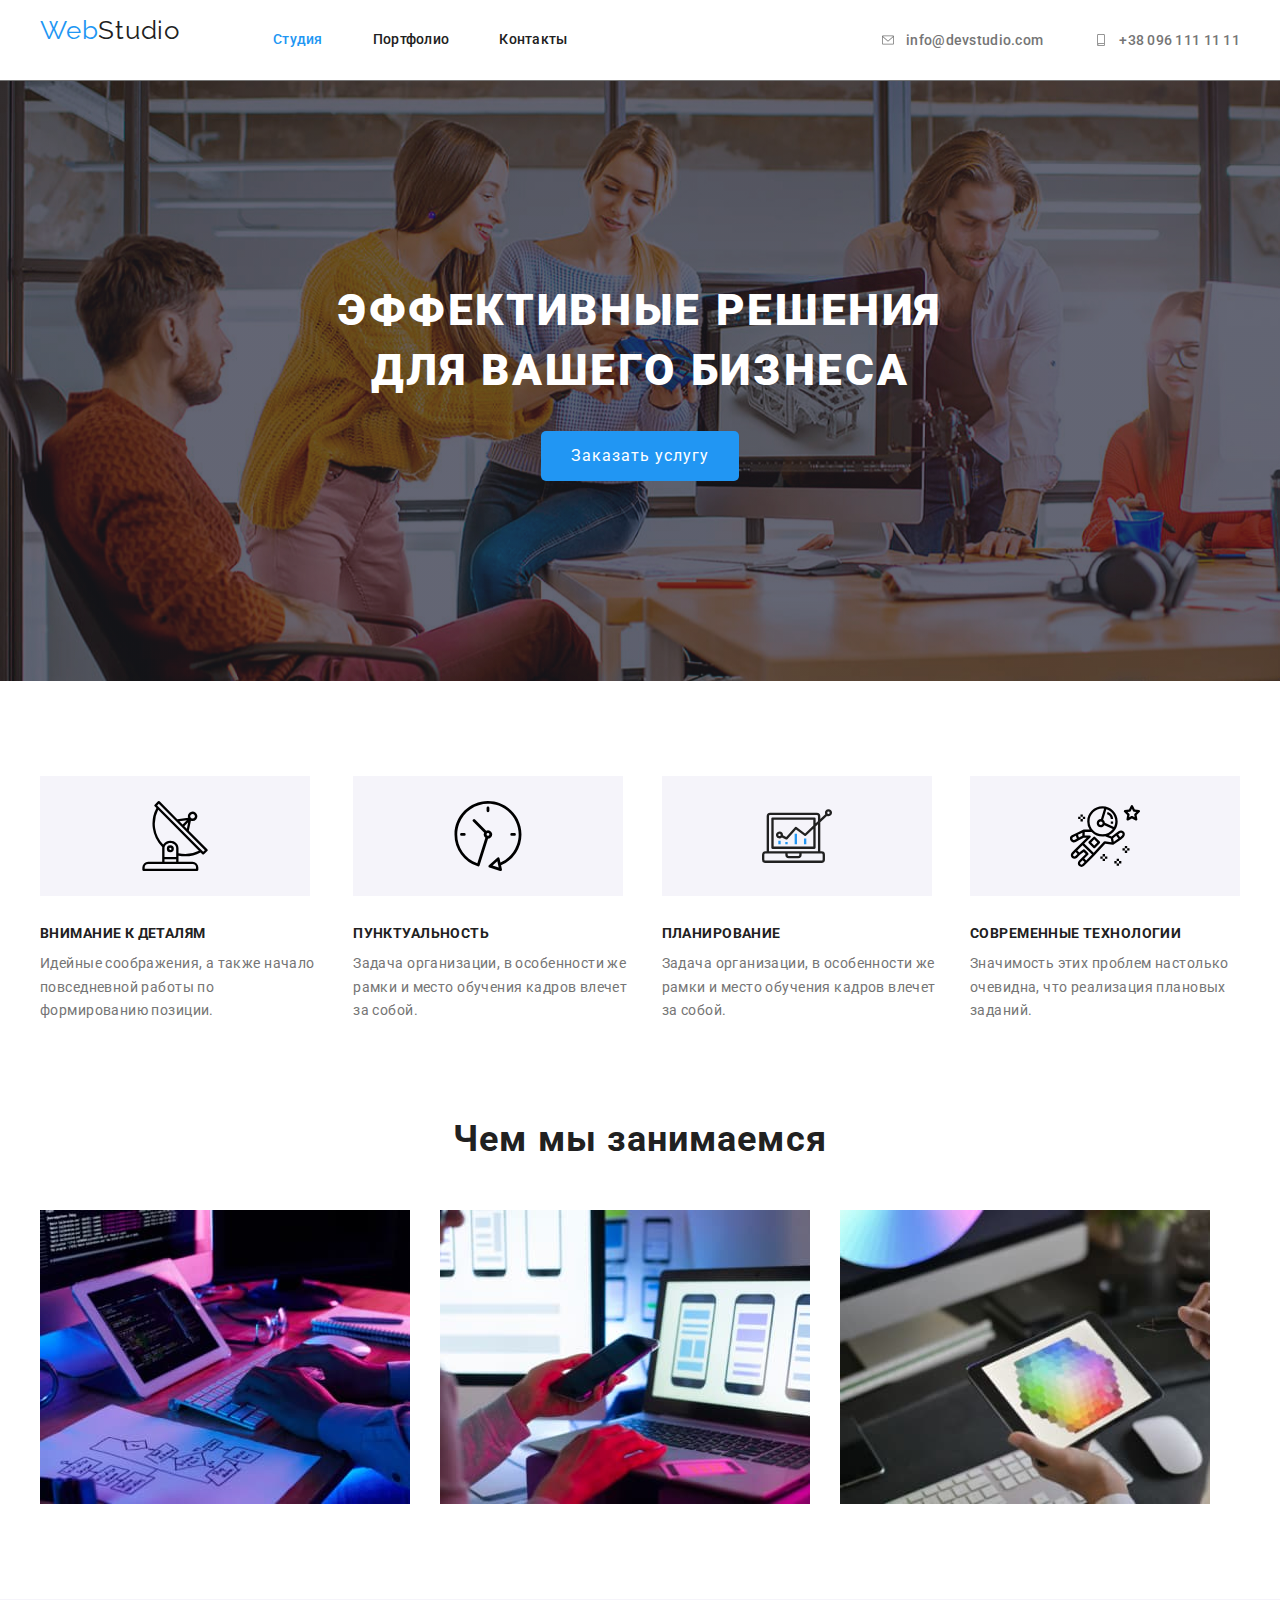
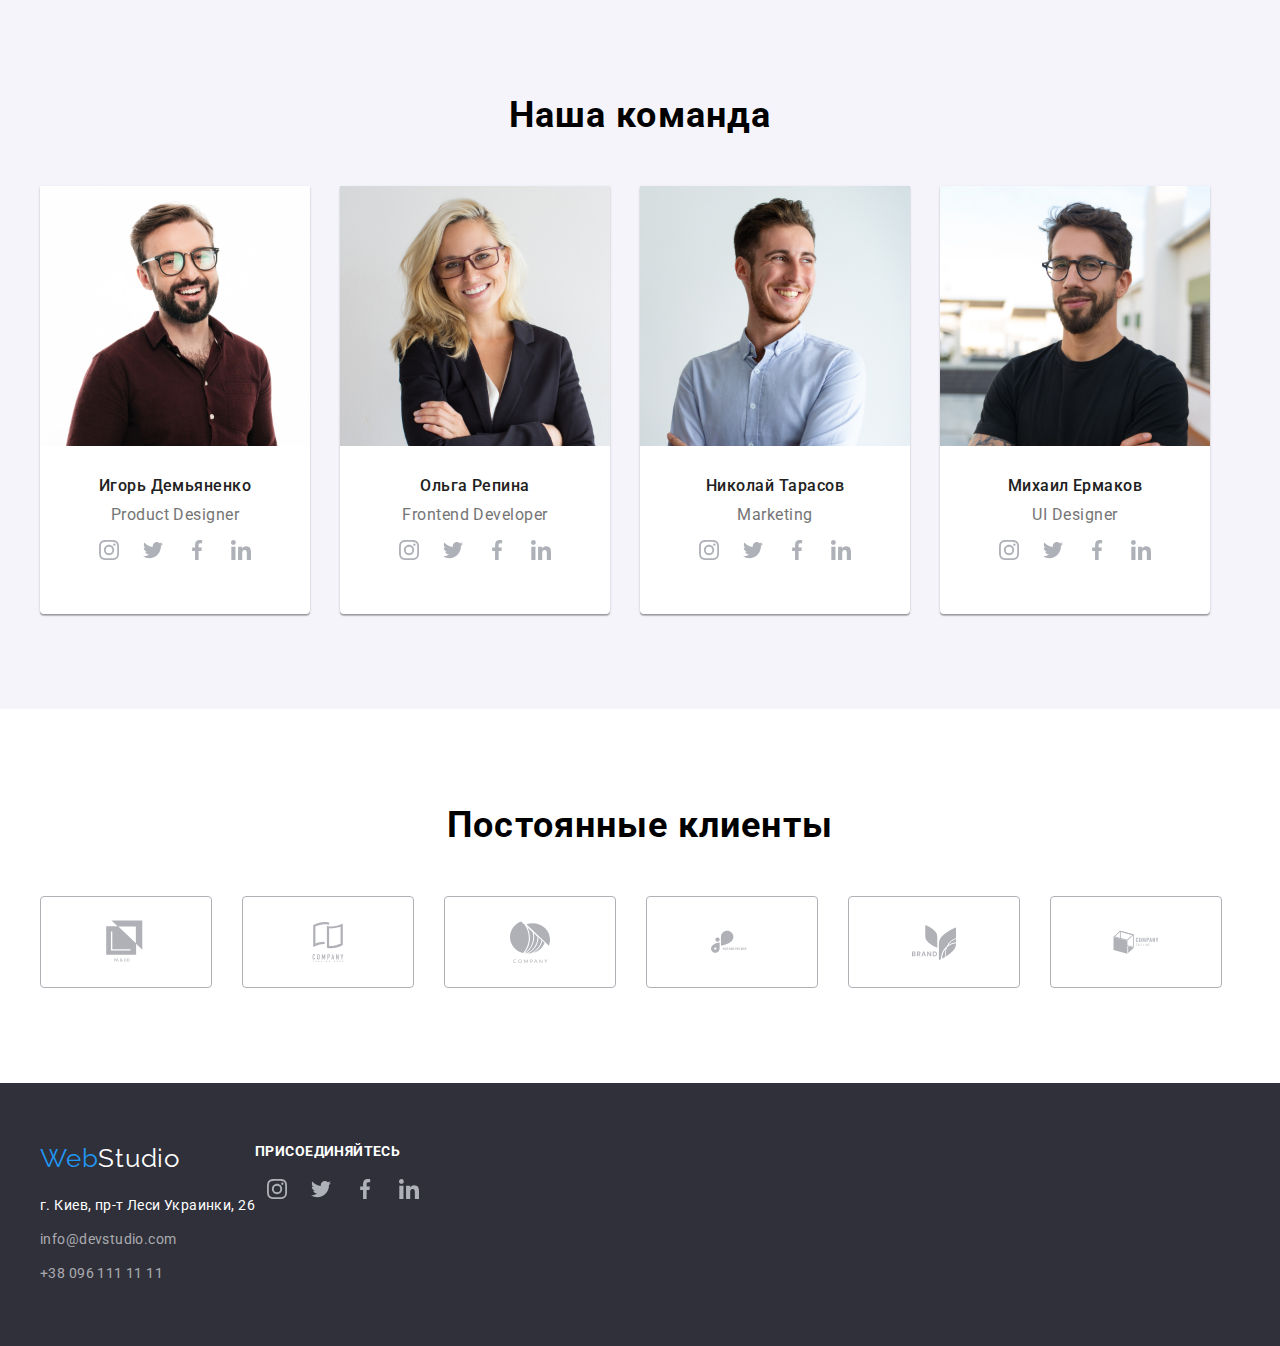
==== index.html @ fd0cd663 "4 hw" ====
<!DOCTYPE html>
<html lang="ru">
<head>
    <meta charset="UTF-8">
    <meta name="viewport" content="width=device-width, initial-scale=1.0">
    <title>WebStudio</title>
    <link rel="stylesheet" href="./css/normalize.css">
    <link rel="stylesheet" href="./css/variables.css">
    <link rel="stylesheet" href="./css/styles.css">
    <link rel="preconnect" href="https://fonts.gstatic.com">
    <link rel="preconnect" href="https://fonts.gstatic.com">
    <link href="https://fonts.googleapis.com/css2?family=Raleway:wght@700&family=Roboto:ital,wght@0,400;0,500;0,700;1,900&display=swap" rel="stylesheet">
</head>
<body>
    <header>
        <div class="container">
            <nav class="site-nav">
                <a href="#" class="logo"><span class="logo-header">Web</span>Studio</a>
                <ul class="nav-list">
                    <li class="nav-item"><a href="./index.html" class="nav-link current">Студия</a></li>
                    <li class="nav-item"><a href="./portfolio.html" class="nav-link">Портфолио</a></li>
                    <li class="nav-item"><a href="#contacts" class="nav-link">Контакты</a></li>
                </ul>
                    <ul class="contact">
                        <li class="contact-list">
                            
                            <a href="mailto:info@devstudio.com" class="contact-link">
                                <svg class="contact-svg" width="16" height="12">
                                    <use href="./images/sprite.svg#icon-envelope"></use>
                                </svg>
                            info@devstudio.com
                            </a>
                        </li>
                        <li class="contact-list">
                            
                            <a href="tel:+380961111111" class="contact-link">
                                <svg class="contact-svg" width="16" height="12">
                                    <use href="./images/sprite.svg#icon-smartphone"></use>
                                </svg>
                            +38 096 111 11 11
                            </a>
                        </li>
                    </ul>
            </nav>
        </div>
    </header>
    <main>
        <section class="hero">
                      <div class="container">
                <h1 class="title-hero">Эффективные решения <br> для вашего бизнеса</h1>
            <a href="#" class="hero-button">Заказать услугу</a>
            </div>
        </section>
        <section class="statement-container">
            <div class="container">
            <h2 class="visually-hidden">Наши основные качества</h2>
            <ul class="statement">
                <li>
                    <div class="icon">
                        <svg width="70" height="70">
                            <use href="./images/sprite.svg#icon-antenna"></use>
                        </svg>
                    </div>
                    <h3 class="statement-title">Внимание к деталям</h3>
                    <p class="statement-title-item">
                        Идейные соображения, а также начало повседневной 
                        работы по формированию позиции.
                    </p>
                </li>
                <li>
                    <div class="icon">
                        <svg width="70" height="70">
                            <use href="./images/sprite.svg#icon-clock"></use>
                        </svg>
                    </div>
                    <h3 class="statement-title">Пунктуальность</h3>
                    <p class="statement-title-item">
                        Задача организации, в особенности же рамки и место 
                        обучения кадров влечет за собой.
                    </p>
                </li>
                <li>
                    <div class="icon">
                        <svg width="70" height="70">
                            <use href="./images/sprite.svg#icon-diagram"></use>
                        </svg>
                    </div>
                    <h3 class="statement-title">Планирование</h3>
                    <p class="statement-title-item">
                        Задача организации, в особенности же рамки и место
                        обучения кадров влечет за собой.
                    </p>
                </li>
                <li>
                    <div class="icon">
                        <svg width="70" height="70">
                            <use href="./images/sprite.svg#icon-astronaut"></use>
                        </svg>
                    </div>
                    <h3 class="statement-title">Современные технологии</h3>
                    <p class="statement-title-item">
                        Значимость этих проблем настолько очевидна,
                        что реализация плановых заданий.
                    </p>
                </li>
            </ul>
        </section>
        <section class="function">
            <div class="container">
            <h2 class="function-title">Чем мы занимаемся</h2>
            <ul class="function-list">
                <li class="function-item">
                    <a href="#">
                        <img src="./images/kind_of_project/img_1.jpg" alt="Вид роботы 1" height="294">
                    </a>
                </li>
                <li class="function-item">
                    <a href="#">
                        <img src="./images/kind_of_project/img_2.jpg" alt="Вид роботы 2" height="294">
                    </a>
                </li>
                <li class="function-item">
                    <a href="#">
                        <img src="./images/kind_of_project/img_3.jpg" alt="Вид роботы 3" height="294">
                    </a>
                </li>
            </ul>
            </div>
        </section>
        <section class="team">
           <div class="container">
            <h2 class="team-title">Наша команда</h2>
            <ul class="team-list">
                <li class="team-item">
                        <img src="./images/photo/photo_1.jpg" alt="Фото Игоря Демяненка" height="260">
                        <div class="card">
                            <h3 class="team-name">Игорь Демьяненко</h3>
                            <p class="team-position">Product Designer</p>
                        </div>
                        <ul class="network-list">
                            <li class="network-item">
                                <a href="" class="network-link"><svg class="network-svg" width="20" height="20">
                                <use href="./images/sprite.svg#icon-instagram"></use>
                            </svg></a>
                            </li>
                            <li class="network-item">
                                <a href="" class="network-link"><svg class="network-svg" width="20" height="20">
                                <use href="./images/sprite.svg#icon-twitter"></use>
                            </svg></a>
                            </li>
                            <li class="network-item">
                                <a href="" class="network-link"><svg class="network-svg" width="20" height="20">
                                <use href="./images/sprite.svg#icon-facebook"></use>
                            </svg></a>
                            </li>
                            <li class="network-item"><a href="" class="network-link"><svg class="network-svg" width="20" height="20">
                                <use href="./images/sprite.svg#icon-linkedin"></use>
                            </svg></a>
                            </li>
                        </ul>
                </li>
                <li class="team-item">
                        <img src="./images/photo/photo_2.jpg" alt="Фото Ольги Репиной" height="260">
                        <div class="card">
                            <h3 class="team-name">Ольга Репина</h3>
                            <p class="team-position">Frontend Developer</p>
                        </div>
                        <ul class="network-list">
                            <li>
                                <a href="" class="network-link">
                                    <svg class="network-svg" width="20" height="20">
                                <use href="./images/sprite.svg#icon-instagram"></use>
                            </svg></a>
                            </li>
                            <li>
                                <a href="" class="network-link">
                                    <svg class="network-svg" width="20" height="20">
                                <use href="./images/sprite.svg#icon-twitter"></use>
                            </svg></a>
                            </li>
                            <li>
                                <a href="" class="network-link">
                                    <svg class="network-svg" width="20" height="20">
                                <use href="./images/sprite.svg#icon-facebook"></use>
                            </svg></a>
                            </li>
                            <li><a href="" class="network-link">
                                <svg class="network-svg" width="20" height="20">
                                <use href="./images/sprite.svg#icon-linkedin"></use>
                            </svg></a>
                            </li>
                        </ul>
                </li>
                <li class="team-item">
                        <img src="./images/photo/photo_3.jpg" alt="Фото Николая Тарасова" height="260">
                        <div class="card">
                            <h3 class="team-name">Николай Тарасов</h3>
                            <p class="team-position">Marketing</p>
                        </div>
                        <ul class="network-list">
                            <li>
                                <a href="" class="network-link">
                                    <svg class="network-svg" width="20" height="20">
                                <use href="./images/sprite.svg#icon-instagram"></use>
                            </svg></a>
                            </li>
                            <li>
                                <a href="" class="network-link">
                                    <svg class="network-svg" width="20" height="20">
                                <use href="./images/sprite.svg#icon-twitter"></use>
                            </svg></a>
                            </li>
                            <li>
                                <a href="" class="network-link">
                                    <svg class="network-svg" width="20" height="20">
                                <use href="./images/sprite.svg#icon-facebook"></use>
                            </svg></a>
                            </li>
                            <li><a href="" class="network-link">
                                <svg class="network-svg" width="20" height="20">
                                <use href="./images/sprite.svg#icon-linkedin"></use>
                            </svg></a>
                            </li>
                        </ul>
                </li>
                <li class="team-item">
                        <img src="./images/photo/photo_4.jpg" alt="Фото Михаила Ермакова" height="260">
                        <div class="card">
                            <h3 class="team-name">Михаил Ермаков</h3>
                            <p class="team-position">UI Designer</p>
                        </div>
                        <ul class="network-list">
                            <li>
                                <a href="" class="network-link">
                                    <svg class="network-svg" width="20" height="20">
                                <use href="./images/sprite.svg#icon-instagram"></use>
                            </svg></a>
                            </li>
                            <li>
                                <a href="" class="network-link">
                                    <svg class="network-svg" width="20" height="20">
                                <use href="./images/sprite.svg#icon-twitter"></use>
                            </svg></a>
                            </li>
                            <li>
                                <a href="" class="network-link">
                                    <svg class="network-svg" width="20" height="20">
                                <use href="./images/sprite.svg#icon-facebook"></use>
                            </svg></a>
                            </li>
                            <li><a href="" class="network-link">
                                <svg class="network-svg" width="20" height="20">
                                <use href="./images/sprite.svg#icon-linkedin"></use>
                            </svg></a>
                            </li>
                        </ul>
                </li>
            </ul>
           </div>
        </section>
        <section class="clients">
            <div class="container">
                <h2 class="clients-title">Постоянные клиенты</h2>
                <ul class="clients-list">
                    <li class="clients-item"><a href="" class="clients-link">
                        <svg class="clients-logo" width="44" height="49"><use href="./images/sprite.svg#icon-logo-1"></use></svg>
                    </a></li>
                    <li class="clients-item"><a href="" class="clients-link">
                        <svg class="clients-logo" width="40" height="52"><use href="./images/sprite.svg#icon-logo-2"></use></svg>
                    </a></li>
                    <li class="clients-item"><a href="" class="clients-link">
                        <svg class="clients-logo" width="42" height="43"><use href="./images/sprite.svg#icon-logo-3"></use></svg>
                    </a></li>
                    <li class="clients-item"><a href="" class="clients-link">
                        <svg class="clients-logo" width="80" height="42"><use href="./images/sprite.svg#icon-logo-4"></use></svg>
                    </a></li>
                    <li class="clients-item"><a href="" class="clients-link">
                        <svg class="clients-logo" width="44" height="49"><use href="./images/sprite.svg#icon-logo-5"></use></svg>
                    </a></li>
                    <li class="clients-item"><a href="" class="clients-link">
                        <svg class="clients-logo" width="88" height="45"><use href="./images/sprite.svg#icon-logo-6"></use></svg>
                    </a></li>
                </ul>
            </div>
        </section>
    </main>
    <footer class="footer">
       <div class="container">
       <div class="footer-conteiner">
        <a href="#" class="logo">
            <span class="logo-header">Web</span><span class="logo-footer">Studio</span> 
        </a>
        <address class="footer-adress">
            <p>г. Киев, пр-т Леси Украинки, 26</p> 
            <a href="mailto:info@devstudio.com" class="footer-contacts">info@devstudio.com</a>
            <a href="tel:+380961111111" class="footer-contacts">+38 096 111 11 11</a>
        </address>
       </div>
       <div class="footer-network">
        <h3 class="second-footer-title">Присоединяйтесь</h3>
        <ul class="footer-network-list">
            <li>
                <a href="" class="footer-network-link">
                    <svg class="footer-network-svg" width="20" height="20">
                <use href="./images/sprite.svg#icon-instagram"></use>
            </svg></a>
            </li>
            <li>
                <a href="" class="footer-network-link">
                    <svg class="footer-network-svg" width="20" height="20">
                <use href="./images/sprite.svg#icon-twitter"></use>
            </svg></a>
            </li>
            <li>
                <a href="" class="footer-network-link">
                    <svg class="footer-network-svg" width="20" height="20">
                <use href="./images/sprite.svg#icon-facebook"></use>
            </svg></a>
            </li>
            <li><a href="" class="footer-network-link">
                <svg class="footer-network-svg" width="20" height="20">
                <use href="./images/sprite.svg#icon-linkedin"></use>
            </svg></a>
            </li>
        </ul>
       </div>
    </footer>
</body>
</html>
---- css/variables.css ----
:root {
    --white-text: rgba(255, 255, 255, 1);
    --grey-text: rgba(117, 117, 117, 1);
    --main-text: #212121;
    --white-text-op60: rgba(255, 255, 255, 0.6);
    --sky-text: rgba(33, 150, 243, 1);
    --bg-dark-gray: rgba(47, 48, 58, 1);
    --bg-light-gray:#f5f4fa;
    --second-bg:#f5f4fa;
    --main-bg:rgba(255, 255, 255, 1);
    --clients-svg-color: rgb(175 177 183);
}
}
---- css/styles.css ----
body {
    font-family: 'Roboto', sans-serif;
}

a {
    text-decoration: none;
}
header{
    border-bottom: 1px solid var(--grey-text);
}
.container {
    width: 1200px;
    padding: 0 15px;
    margin: 0 auto;
}
  
ul, h1, h2, h3{
    margin: 0;
    padding: 0;
}

.nav-item .current{
    color: var(--sky-text);
}

  .logo{
    color: var(--main-text);
    font-family: 'Raleway', sans-serif;
    font-size: 26px;
    line-height: 1.19;
    letter-spacing: 0.03em;
}

.logo-header{
    color: var(--sky-text);
}

.logo-footer{
    color: var(--white-text);
}

.site-nav{
    display: flex;
    align-items: center;
}

.nav-list{
    display: flex; 
    padding-left: 93px;
    margin-top: 0;
    margin-bottom: 0;
}

.nav-list li{
    margin-left: 50px;
}

.nav-link{
    display: block;
    padding-top: 32px;
    padding-bottom: 32px;

    color: var(--main-text);
    font-weight: 500;
    font-size: 14px;
    line-height: 1.14;
    letter-spacing: 0.02em;

}

.nav-link:hover, .nav-link:focus{
    color: var(--sky-text);
}

.nav-item:first-child{
    margin-left: 0;
}

.contact{
    display: flex;
    margin-left: auto;
}

.contact-link{
    display: flex;
    padding-top: 32px;
    padding-bottom: 32px;
    align-items: center;

    color: inherit;
    font-weight: 500;
    font-size: 14px;
    letter-spacing: 0.02em;
    color: var(--grey-text);
}

.contact .contact-list:last-child {
margin-right: 0;
margin-left: 50px;
}

.contact-svg{
    margin-right: 10px;
    fill:  currentColor;
}

.contact-link:hover, .contact-link:focus{
    color: var(--sky-text);
}


.hero{
    text-align: center;
    padding-top: 200px;
    padding-bottom: 200px;
    background-image: linear-gradient(
        to right,
        rgba(47, 48, 58, 0.4),
        rgba(47, 48, 58, 0.4)), 
        url(../images/hero.jpg);
    background-size: cover;
}

.title-hero{
    margin-top: 0;
    margin-bottom: 30px;
    color: var(--white-text);
    font-weight: 900;
    font-size: 44px;
    line-height: 1.36;
    letter-spacing: 0.06em;
    text-transform: uppercase;

}

.hero-button{  
    margin: 0 auto;
    display:inline-block;

    color: var(--white-text);
    background-color: var(--sky-text);
    border: none;
    font-size: 16px;
    line-height: 1.88;
    letter-spacing: 0.06em;
    text-align: center;
    cursor: pointer;
    border-radius: 5px;
    padding: 10px 30px;
}

.statement-container{
padding-top: 95px;
padding-bottom: 95px;
}

.statement{
    display: flex;
}

.statement-title{
    margin-bottom: 10px;
    color: var(--main-text);
    font-weight: 700;
    font-size: 14px;
    line-height: 1.14;
    letter-spacing: 0.03em;
    text-transform: uppercase;
}

.statement-title-item{
    margin: 0;
    font-weight: 400;
    font-size: 14px;
    line-height: 1.7;
    letter-spacing: 0.03em;
    color: var(--grey-text);
}

.statement li + li{
    margin-left: 30px;
}

.icon{
  display: flex;
  justify-content: center;
  align-items: center;
  margin-bottom: 30px;
  width: 270px;
  height: 120px;
  background-color: rgba(245,244,250,1);
}


.function{
    padding-bottom: 95px;
}
.function-title{
    text-align: center;

    color: var(--main-text);
    font-weight: 700;
    font-size: 36px;
    line-height: 1.17;
    letter-spacing: 0.03em;
}

.function-list{
    display: flex;
    margin-top: 50px;
}

.function-item +.function-item{
    margin-left: 30px;
}

.function-item img{
display: block;
}

.team{
    padding-bottom: 95px;
    padding-top: 95px;
    background-color: var(--second-bg);
}

.team-title {
    margin-bottom: 50px;
    text-align: center;

    font-weight: 700;
    font-size: 36px;
    line-height: 1.17;
    letter-spacing: 0.03em;
}

.team-name{
    margin-bottom: 10px;

    color: var(--main-text);
    font-weight: 500;
    font-size: 16px;
    line-height: 1.19;
    letter-spacing: 0.03em;
}

.team-list{
    display: flex;
}

.team-item{
    text-align: center;
    padding-bottom: 30px;
    background-color: var(--main-bg);
    box-shadow: 0px 1px 3px rgb(0 0 0 / 12%), 0px 1px 1px rgb(0 0 0 / 14%), 0px 2px 1px rgb(0 0 0 / 20%);
    border-radius: 0px 0px 4px 4px;
}

.team-item +.team-item{
    margin-left: 30px;
}

.team-item img{
    display: block;
    margin-bottom: 30px;
}

.team-position{
    margin: 0;
    font-weight: 400;
    font-size: 16px;
    line-height: 1.19;
    letter-spacing: 0.03em;
    color: var(--grey-text);
}

.card {
    margin-bottom: 16px;
}

.network-list{
    display: flex;
    justify-content: center;

   
}

.network-link{
    display: flex;
    justify-content: center;
    text-align: center;
 
    width: 44px;
    height: 44px;
}

.network-link:hover, .network-link:focus{
    background: var(--sky-text);
    border-radius: 50%;
    fill: var(--white-text);
}


.clients{
    text-align: center;
    margin-top: 95px;
    margin-bottom: 95px;
}

.clients-title{
    font-size: 36px;
    line-height: calc(42 / 36);
    letter-spacing: 0.03em;
    margin-bottom: 50px;
}

.clients-list{
    display: flex;
}

.clients-list li{
    margin-right: 30px;
}

.clients-link{
    display: flex;
    justify-content: center;
    align-items: center;
    width: 170px;
    height: 90px;

    color: var(--clients-svg-color);
    border-radius: 4px;
    border: 1px solid var(--clients-svg-color);
}

.clients-link:hover, .clients-link:focus{
    color:  var(--sky-text);
    border: 1px solid var(--sky-text);
}

.clients-link svg{
    color: inherit;
}

.clients-logo{
    fill: currentColor;
}

.footer{
    padding-top: 60px;
    padding-bottom: 60px;
    background: var(--bg-dark-gray);
}

.footer .container{
    display: flex;
}

.logo{
    display: block;
    margin-bottom: 20px;
}

.footer-adress{
    font-style: normal;
    font-weight: 400;
    font-size: 14px;
    line-height: 1.7;
    letter-spacing: 0.03em;
    color: var(--white-text);
   
}

.footer-adress p{
    margin-top: 0;
    margin-bottom: 10px;
}
.footer-adress .footer-contacts{
    display: block;
    font-weight: 400;
    font-size: 14px;
    line-height: 1.7;
    letter-spacing: 0.03em;
    color: var(--white-text-op60);
}

.footer-contacts +.footer-contacts{
margin-top: 10px;
margin-bottom: 0;
}
.visually-hidden {
    position: absolute;
    width: 1px;
    height: 1px;
    margin: -1px;
    border: 0;
    padding: 0;
    white-space: nowrap;
    clip-path: inset(100%);
    clip: rect(0 0 0 0);
    overflow: hidden;
}

.second-footer-title{
    margin-bottom: 20px;
    font-size: 14px;
    line-height: calc(16 / 14);
    letter-spacing: 0.03em;
    text-transform: uppercase;

    color: var(--white-text);
}

.footer-network{
    
}

.footer-network-list{
    display: flex;
    justify-content: center;
}

.footer-network-link{
display: flex;
justify-content: center;
text-align: center;

width: 44px;
height: 44px;
}

.footer-network-link:focus .footer-network-link:hover{
    background: var(--sky-text);
    border-radius: 50%;
    color: var(--white-text);   
}

.footer-network-svg{
    width: 20px;
    height: 20px;
    fill: currentColor;
}

/* Portfolio */
.filter{
    display: flex;
    justify-content: center;
    margin-bottom: 55px;
}
 
.filter-nav{
    padding: 6px 22px;

    font-weight: 500;
    font-size: 16px;
    line-height: 1.6;
    letter-spacing: 0.03em;
    border: none;
    background-color: var(--bg-light-gray);
    cursor: pointer;
}

.filter-item + .filter-item{
    margin-left: 8px;
    margin-right: 0;
    }

.filter-nav:hover, .filter-nav:focus{
    background: var(--sky-text);
    color: var(--white-text);
    border-color: transparent;
}

.cards-conteiner{
    padding-top: 95px;
    padding-bottom: 65px;
}

.cards-list{
    display: flex;
    flex-wrap: wrap;
}

 .cards-item{
    margin-bottom: 30px;

    border:1px solid #EEEEEE;
}

.cards-item:not(:nth-child(3n + 1)){
margin-left: 30px;
}

.cards-item img {
    display: block;

}

.cards-title{
    margin: 0;
    font-size: 18px;
    line-height: 2;
    letter-spacing: 0.06em;
    color: var(--main-text);
    font-weight: 700;
}

.cards-text{
    margin: 0;

    font-weight: 400;
    font-size: 16px;
    line-height: 1.88;
    letter-spacing: 0.03em;
    color: var(--grey-text);
} 

.cards-description{
    padding: 20px 25px;
}
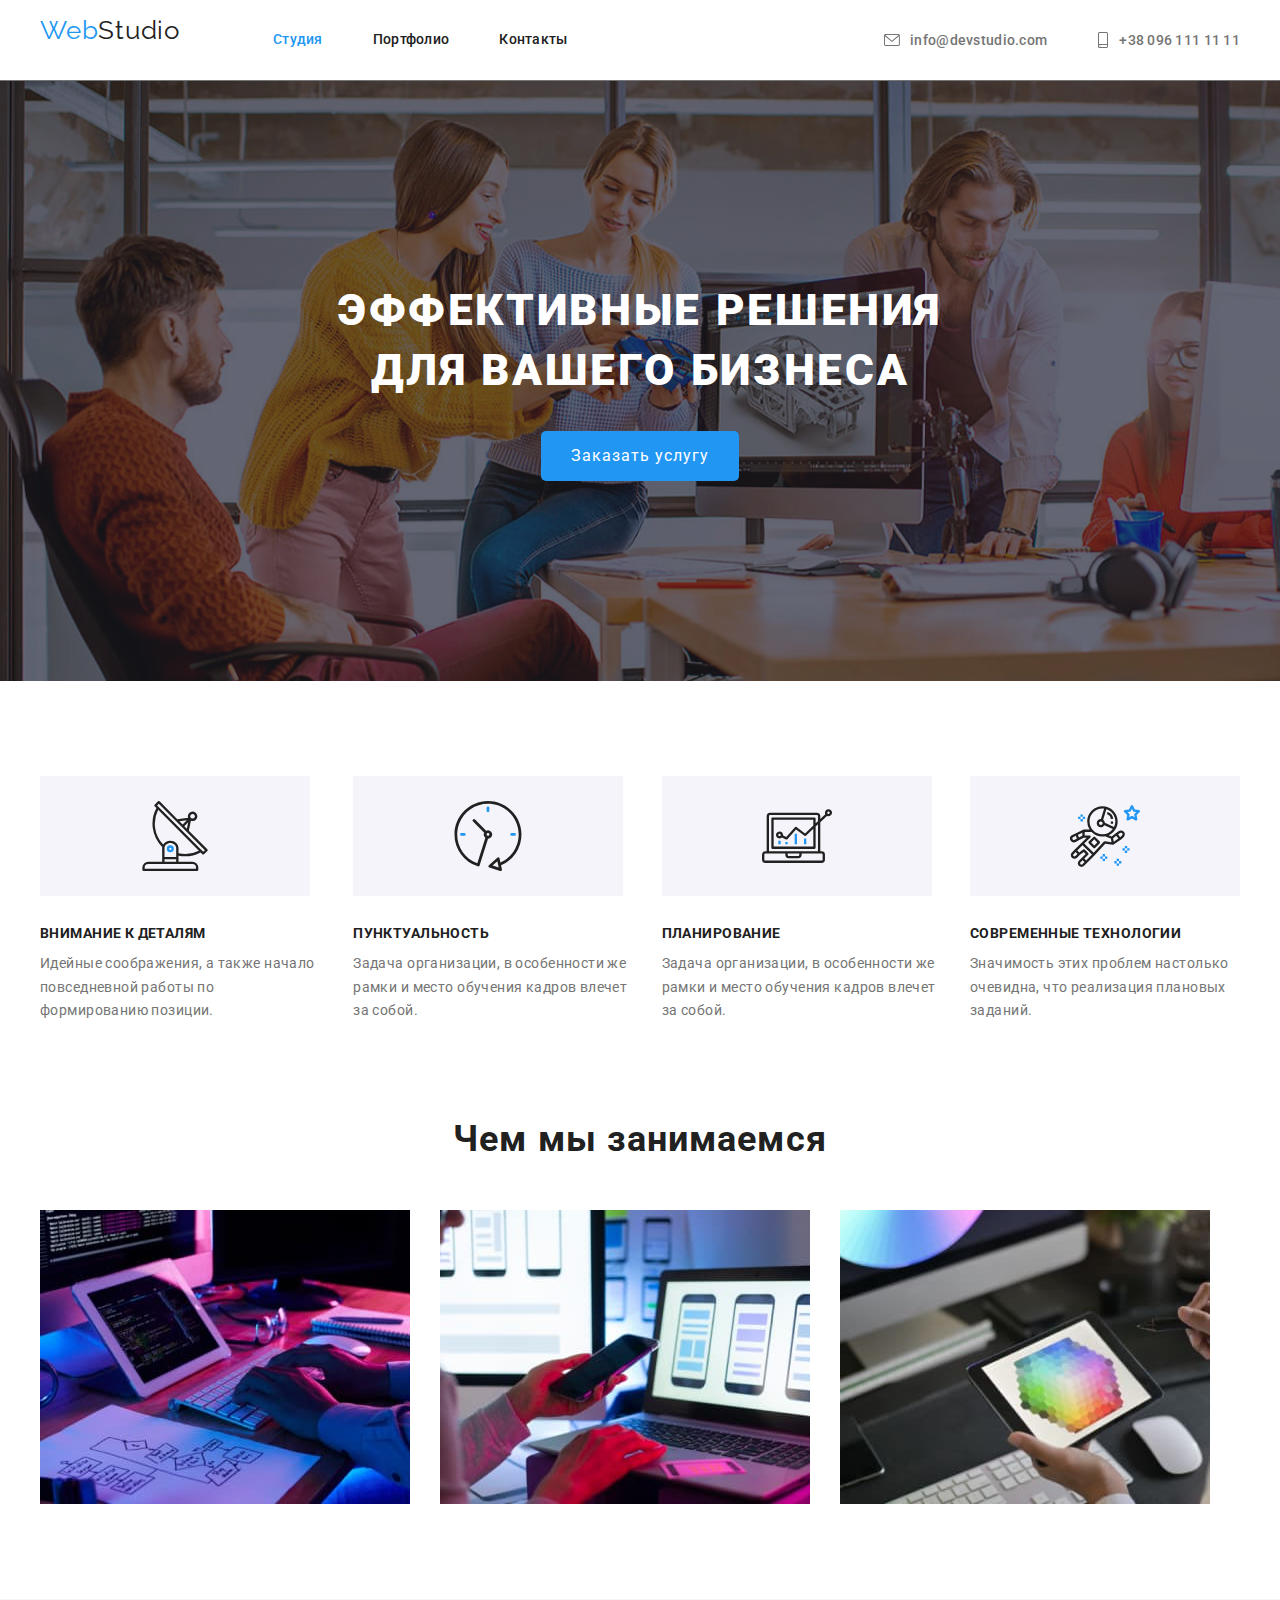
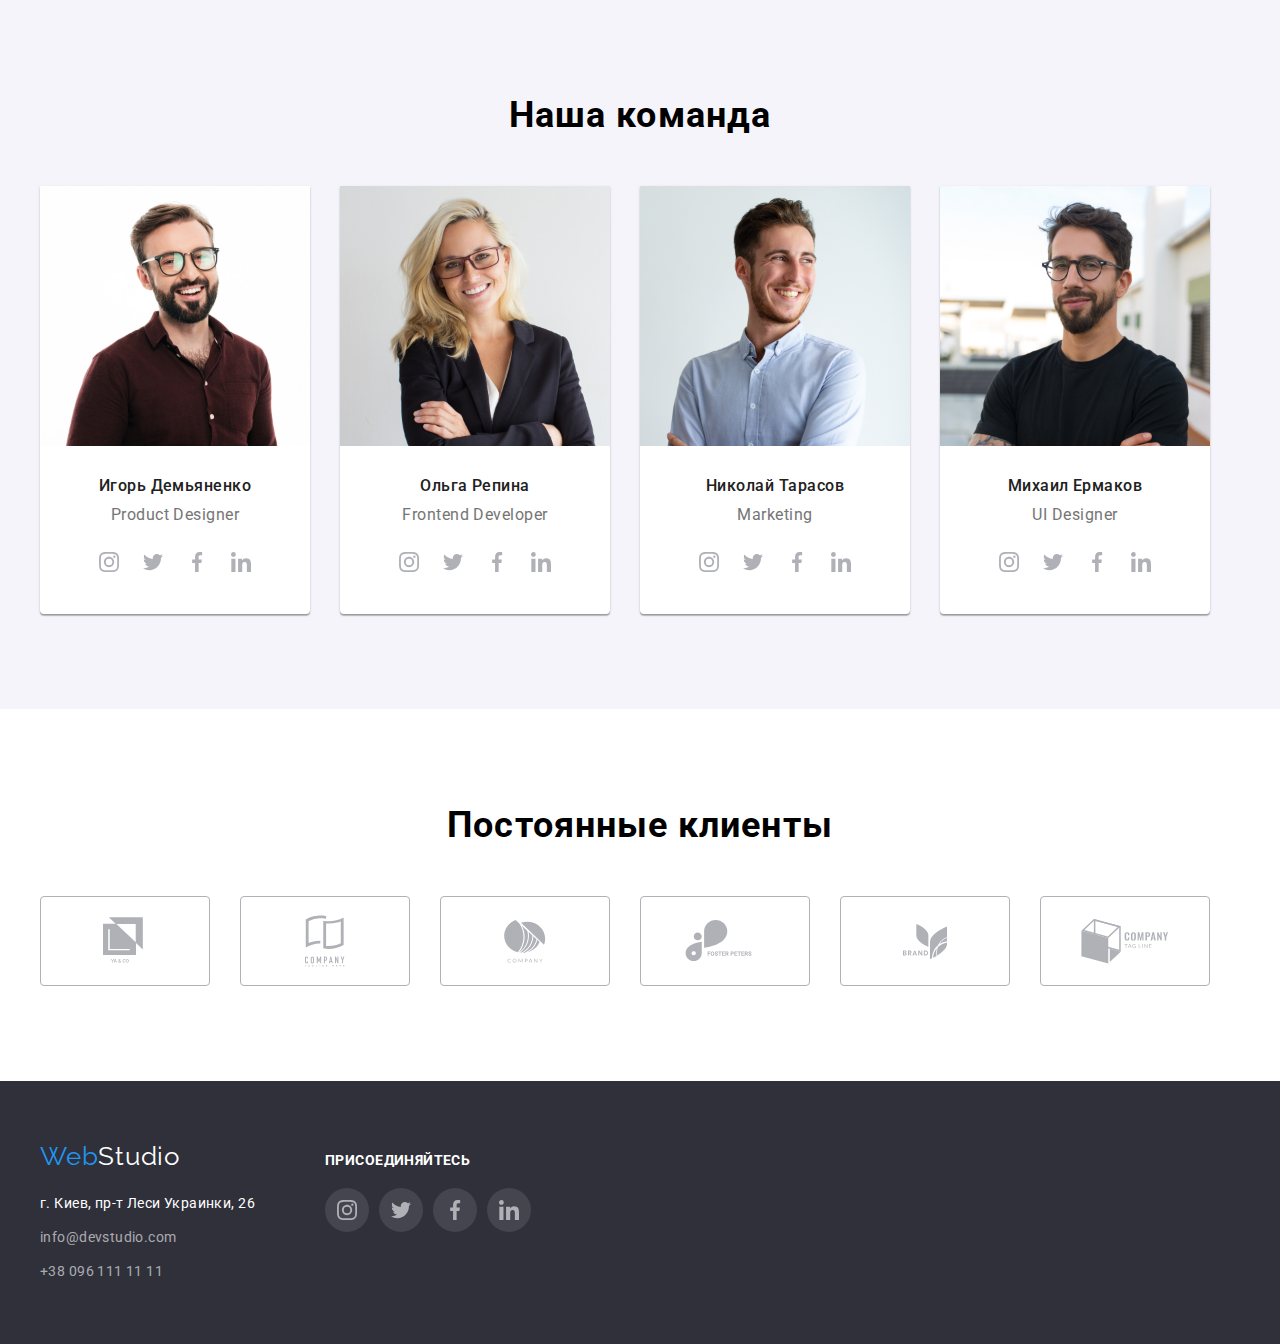
==== commit e5059e92: "changes in hw" ====
--- a/index.html
+++ b/index.html
@@ -4,7 +4,7 @@
     <meta charset="UTF-8">
     <meta name="viewport" content="width=device-width, initial-scale=1.0">
     <title>WebStudio</title>
-    <link rel="stylesheet" href="./css/normalize.css">
+    <link rel="stylesheet" href="./css/modern-normalize.css">
     <link rel="stylesheet" href="./css/variables.css">
     <link rel="stylesheet" href="./css/styles.css">
     <link rel="preconnect" href="https://fonts.gstatic.com">
@@ -26,7 +26,7 @@
                             
                             <a href="mailto:info@devstudio.com" class="contact-link">
                                 <svg class="contact-svg" width="16" height="12">
-                                    <use href="./images/sprite.svg#icon-envelope"></use>
+                                    <use href="./images/sprite.svg#email"></use>
                                 </svg>
                             info@devstudio.com
                             </a>
@@ -34,8 +34,8 @@
                         <li class="contact-list">
                             
                             <a href="tel:+380961111111" class="contact-link">
-                                <svg class="contact-svg" width="16" height="12">
-                                    <use href="./images/sprite.svg#icon-smartphone"></use>
+                                <svg class="contact-svg" width="12" height="16">
+                                    <use href="./images/sprite.svg#phone"></use>
                                 </svg>
                             +38 096 111 11 11
                             </a>
@@ -104,6 +104,7 @@
                     </p>
                 </li>
             </ul>
+            </div>
         </section>
         <section class="function">
             <div class="container">
@@ -263,22 +264,22 @@
                 <h2 class="clients-title">Постоянные клиенты</h2>
                 <ul class="clients-list">
                     <li class="clients-item"><a href="" class="clients-link">
-                        <svg class="clients-logo" width="44" height="49"><use href="./images/sprite.svg#icon-logo-1"></use></svg>
-                    </a></li>
-                    <li class="clients-item"><a href="" class="clients-link">
-                        <svg class="clients-logo" width="40" height="52"><use href="./images/sprite.svg#icon-logo-2"></use></svg>
-                    </a></li>
-                    <li class="clients-item"><a href="" class="clients-link">
-                        <svg class="clients-logo" width="42" height="43"><use href="./images/sprite.svg#icon-logo-3"></use></svg>
-                    </a></li>
-                    <li class="clients-item"><a href="" class="clients-link">
-                        <svg class="clients-logo" width="80" height="42"><use href="./images/sprite.svg#icon-logo-4"></use></svg>
-                    </a></li>
-                    <li class="clients-item"><a href="" class="clients-link">
-                        <svg class="clients-logo" width="44" height="49"><use href="./images/sprite.svg#icon-logo-5"></use></svg>
-                    </a></li>
-                    <li class="clients-item"><a href="" class="clients-link">
-                        <svg class="clients-logo" width="88" height="45"><use href="./images/sprite.svg#icon-logo-6"></use></svg>
+                        <svg class="clients-logo" width="44" height="49"><use href="./images/sprite.svg#logo1"></use></svg>
+                    </a></li>
+                    <li class="clients-item"><a href="" class="clients-link">
+                        <svg class="clients-logo" width="40" height="52"><use href="./images/sprite.svg#logo2"></use></svg>
+                    </a></li>
+                    <li class="clients-item"><a href="" class="clients-link">
+                        <svg class="clients-logo" width="42" height="43"><use href="./images/sprite.svg#logo3"></use></svg>
+                    </a></li>
+                    <li class="clients-item"><a href="" class="clients-link">
+                        <svg class="clients-logo" width="80" height="42"><use href="./images/sprite.svg#logo4"></use></svg>
+                    </a></li>
+                    <li class="clients-item"><a href="" class="clients-link">
+                        <svg class="clients-logo" width="44" height="49"><use href="./images/sprite.svg#logo5"></use></svg>
+                    </a></li>
+                    <li class="clients-item"><a href="" class="clients-link">
+                        <svg class="clients-logo" width="88" height="45"><use href="./images/sprite.svg#logo6"></use></svg>
                     </a></li>
                 </ul>
             </div>
@@ -286,7 +287,7 @@
     </main>
     <footer class="footer">
        <div class="container">
-       <div class="footer-conteiner">
+         <div class="footer-conteiner">
         <a href="#" class="logo">
             <span class="logo-header">Web</span><span class="logo-footer">Studio</span> 
         </a>
@@ -299,31 +300,32 @@
        <div class="footer-network">
         <h3 class="second-footer-title">Присоединяйтесь</h3>
         <ul class="footer-network-list">
-            <li>
+            <li class="footer-network-item">
                 <a href="" class="footer-network-link">
                     <svg class="footer-network-svg" width="20" height="20">
                 <use href="./images/sprite.svg#icon-instagram"></use>
             </svg></a>
             </li>
-            <li>
+            <li class="footer-network-item">
                 <a href="" class="footer-network-link">
                     <svg class="footer-network-svg" width="20" height="20">
                 <use href="./images/sprite.svg#icon-twitter"></use>
             </svg></a>
             </li>
-            <li>
+            <li class="footer-network-item">
                 <a href="" class="footer-network-link">
                     <svg class="footer-network-svg" width="20" height="20">
                 <use href="./images/sprite.svg#icon-facebook"></use>
             </svg></a>
             </li>
-            <li><a href="" class="footer-network-link">
+            <li class="footer-network-item"><a href="" class="footer-network-link">
                 <svg class="footer-network-svg" width="20" height="20">
                 <use href="./images/sprite.svg#icon-linkedin"></use>
             </svg></a>
             </li>
         </ul>
        </div>
+       </div>
     </footer>
 </body>
 </html>
--- a/css/variables.css
+++ b/css/variables.css
@@ -10,5 +10,6 @@
     --second-bg:#f5f4fa;
     --main-bg:rgba(255, 255, 255, 1);
     --clients-svg-color: rgb(175 177 183);
+    --bg-svg: rgba(255, 255, 255, 0.1)
 }
-}
+
--- a/css/styles.css
+++ b/css/styles.css
@@ -10,7 +10,7 @@
     border-bottom: 1px solid var(--grey-text);
 }
 .container {
-    width: 1200px;
+    width: 1230px;
     padding: 0 15px;
     margin: 0 auto;
 }
@@ -288,9 +288,10 @@
 
 .network-link{
     display: flex;
+    align-items: center;
     justify-content: center;
-    text-align: center;
- 
+
+    color: var(--clients-svg-color);
     width: 44px;
     height: 44px;
 }
@@ -298,9 +299,12 @@
 .network-link:hover, .network-link:focus{
     background: var(--sky-text);
     border-radius: 50%;
-    fill: var(--white-text);
-}
-
+    color: var(--white-text);
+}
+
+.network-svg{
+      fill: currentColor;  
+}
 
 .clients{
     text-align: center;
@@ -349,6 +353,8 @@
 }
 
 .footer{
+    align-content:center;
+    align-items: center;
     padding-top: 60px;
     padding-bottom: 60px;
     background: var(--bg-dark-gray);
@@ -356,6 +362,7 @@
 
 .footer .container{
     display: flex;
+    align-items: baseline;
 }
 
 .logo{
@@ -414,8 +421,14 @@
 }
 
 .footer-network{
-    
-}
+    align-items: center;
+
+    margin-left: 70px;
+}
+
+.footer-network-item:not(:last-child) {
+    margin-right: 10px;
+  }
 
 .footer-network-list{
     display: flex;
@@ -424,24 +437,28 @@
 
 .footer-network-link{
 display: flex;
+align-items: center;
 justify-content: center;
-text-align: center;
-
+
+border-radius: 50%;
+background-color: var(--bg-svg);
+color: var(--clients-svg-color);
 width: 44px;
 height: 44px;
 }
 
-.footer-network-link:focus .footer-network-link:hover{
+.footer-network-link:hover,
+.footer-network-link:focus{
     background: var(--sky-text);
     border-radius: 50%;
     color: var(--white-text);   
 }
 
 .footer-network-svg{
-    width: 20px;
-    height: 20px;
+
     fill: currentColor;
 }
+
 
 /* Portfolio */
 .filter{
@@ -467,7 +484,8 @@
     margin-right: 0;
     }
 
-.filter-nav:hover, .filter-nav:focus{
+.filter-nav:hover,
+.filter-nav:focus{
     background: var(--sky-text);
     color: var(--white-text);
     border-color: transparent;
@@ -489,6 +507,12 @@
     border:1px solid #EEEEEE;
 }
 
+.cards-item:hover, .cards-item:focus{
+    border: none;
+    box-shadow: 0px 1px 1px rgba(0, 0, 0, 0.12), 0px 4px 4px rgba(0, 0, 0, 0.06),
+    1px 4px 6px rgba(0, 0, 0, 0.16);
+}
+
 .cards-item:not(:nth-child(3n + 1)){
 margin-left: 30px;
 }
@@ -497,6 +521,14 @@
     display: block;
 
 }
+
+/* .cards-link:hover{
+    box-shadow: 0px 1px 1px rgba(0, 0, 0, 0.12), 0px 4px 4px rgba(0, 0, 0, 0.06),
+    1px 4px 6px rgba(0, 0, 0, 0.16);
+  cursor: pointer;
+} */
+
+    
 
 .cards-title{
     margin: 0;
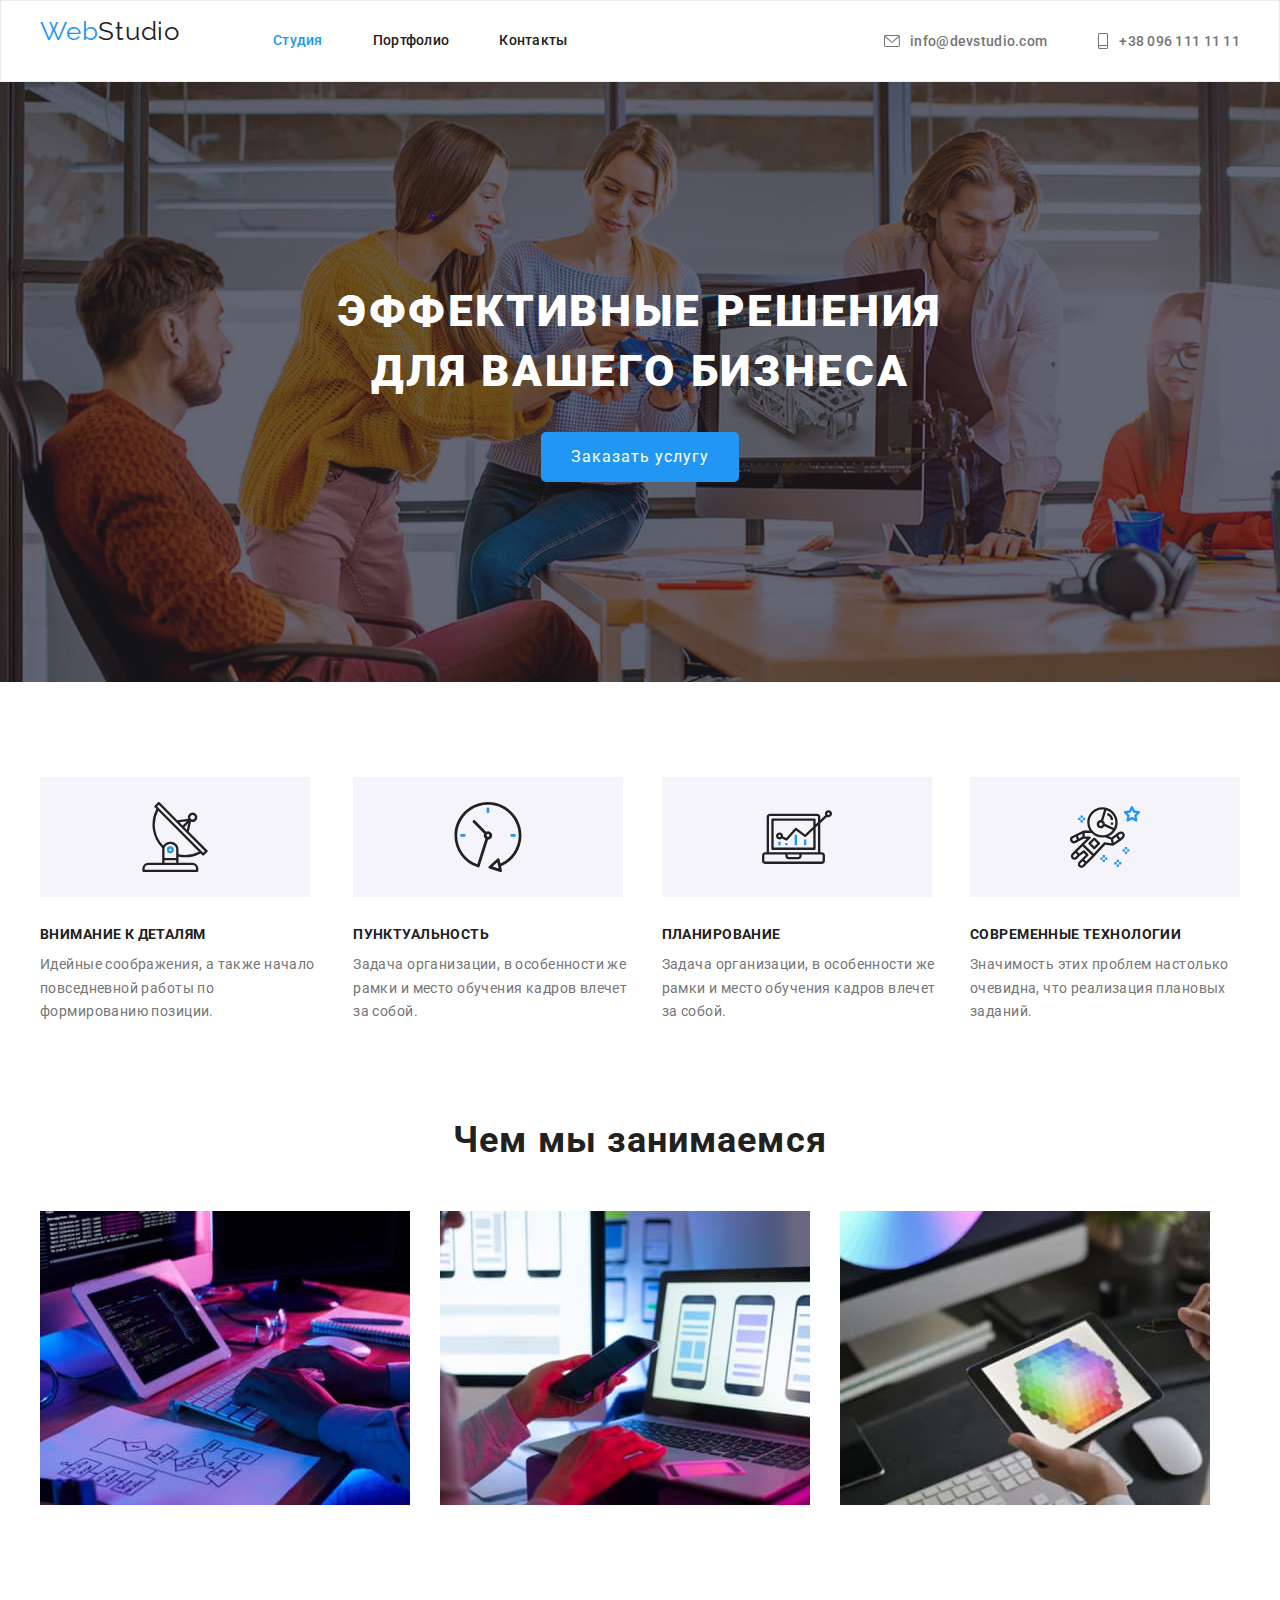
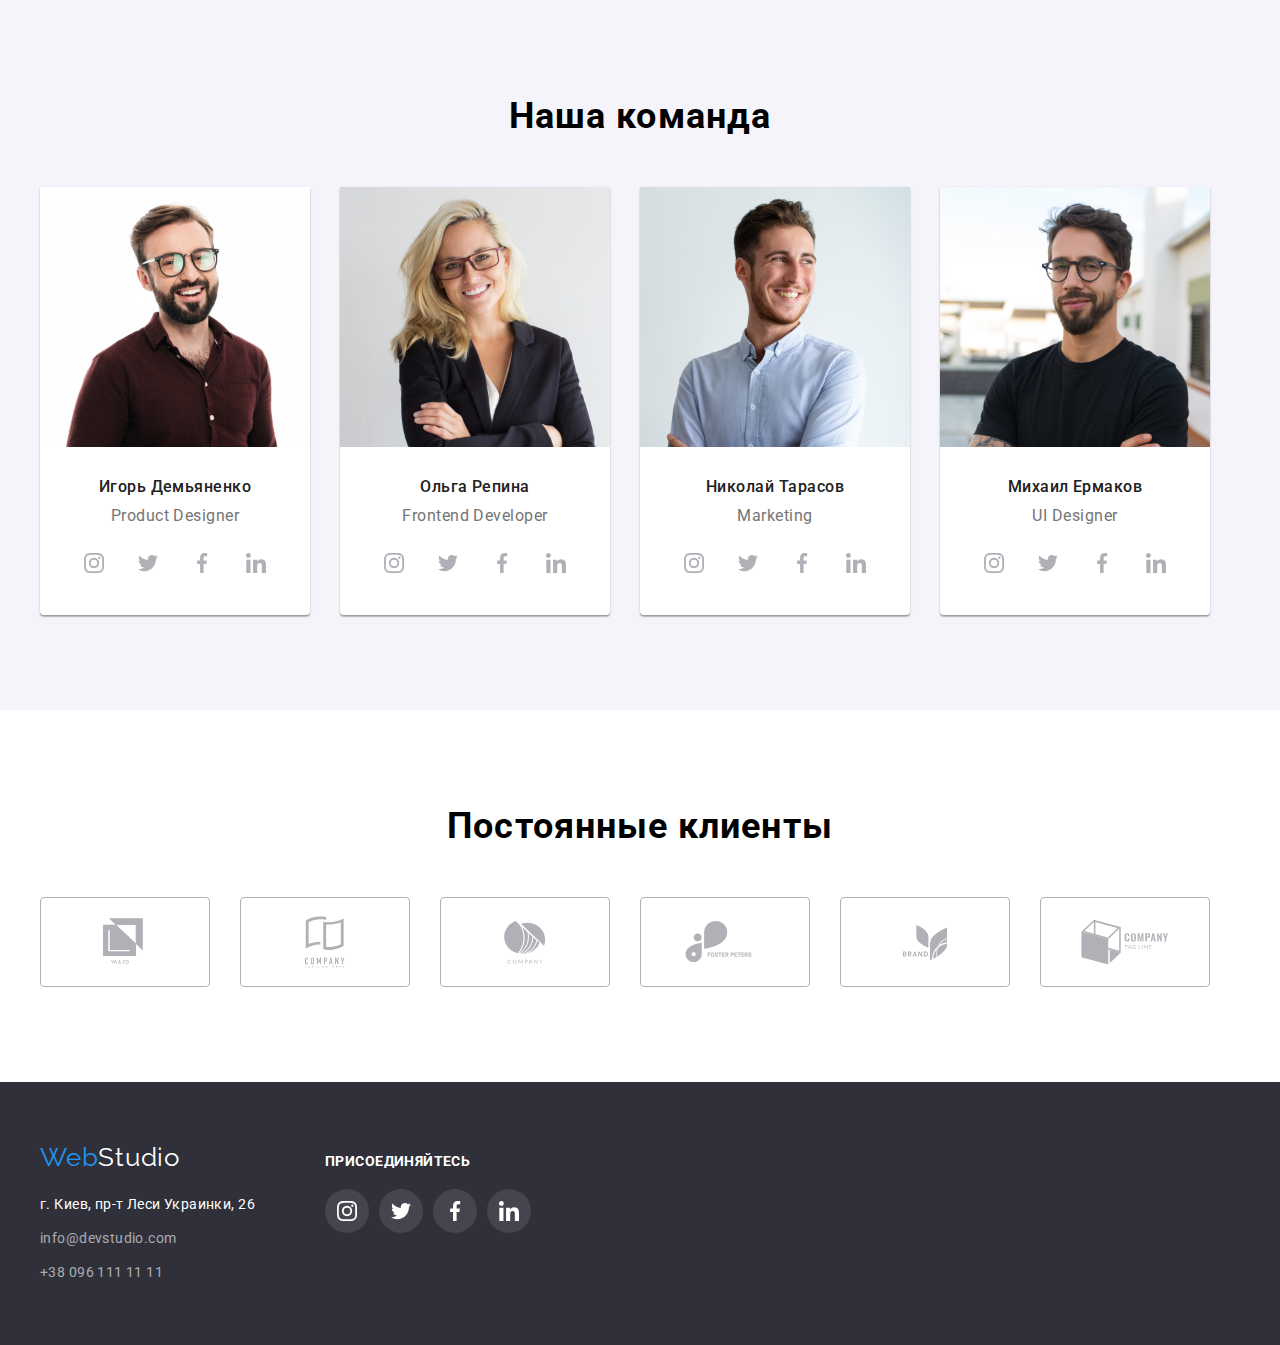
==== commit 7eb752e4: "change color and distance icon svg" ====
--- a/index.html
+++ b/index.html
@@ -139,7 +139,7 @@
                             <p class="team-position">Product Designer</p>
                         </div>
                         <ul class="network-list">
-                            <li class="network-item">
+                            <li  class="network-item">
                                 <a href="" class="network-link"><svg class="network-svg" width="20" height="20">
                                 <use href="./images/sprite.svg#icon-instagram"></use>
                             </svg></a>
@@ -167,25 +167,25 @@
                             <p class="team-position">Frontend Developer</p>
                         </div>
                         <ul class="network-list">
-                            <li>
+                            <li class="network-item">
                                 <a href="" class="network-link">
                                     <svg class="network-svg" width="20" height="20">
                                 <use href="./images/sprite.svg#icon-instagram"></use>
                             </svg></a>
                             </li>
-                            <li>
+                            <li class="network-item">
                                 <a href="" class="network-link">
                                     <svg class="network-svg" width="20" height="20">
                                 <use href="./images/sprite.svg#icon-twitter"></use>
                             </svg></a>
                             </li>
-                            <li>
+                            <li class="network-item">
                                 <a href="" class="network-link">
                                     <svg class="network-svg" width="20" height="20">
                                 <use href="./images/sprite.svg#icon-facebook"></use>
                             </svg></a>
                             </li>
-                            <li><a href="" class="network-link">
+                            <li class="network-item"><a href="" class="network-link">
                                 <svg class="network-svg" width="20" height="20">
                                 <use href="./images/sprite.svg#icon-linkedin"></use>
                             </svg></a>
@@ -199,25 +199,25 @@
                             <p class="team-position">Marketing</p>
                         </div>
                         <ul class="network-list">
-                            <li>
+                            <li class="network-item">
                                 <a href="" class="network-link">
                                     <svg class="network-svg" width="20" height="20">
                                 <use href="./images/sprite.svg#icon-instagram"></use>
                             </svg></a>
                             </li>
-                            <li>
+                            <li class="network-item">
                                 <a href="" class="network-link">
                                     <svg class="network-svg" width="20" height="20">
                                 <use href="./images/sprite.svg#icon-twitter"></use>
                             </svg></a>
                             </li>
-                            <li>
+                            <li class="network-item">
                                 <a href="" class="network-link">
                                     <svg class="network-svg" width="20" height="20">
                                 <use href="./images/sprite.svg#icon-facebook"></use>
                             </svg></a>
                             </li>
-                            <li><a href="" class="network-link">
+                            <li class="network-item"><a href="" class="network-link">
                                 <svg class="network-svg" width="20" height="20">
                                 <use href="./images/sprite.svg#icon-linkedin"></use>
                             </svg></a>
@@ -231,25 +231,25 @@
                             <p class="team-position">UI Designer</p>
                         </div>
                         <ul class="network-list">
-                            <li>
+                            <li class="network-item">
                                 <a href="" class="network-link">
                                     <svg class="network-svg" width="20" height="20">
                                 <use href="./images/sprite.svg#icon-instagram"></use>
                             </svg></a>
                             </li>
-                            <li>
+                            <li class="network-item">
                                 <a href="" class="network-link">
                                     <svg class="network-svg" width="20" height="20">
                                 <use href="./images/sprite.svg#icon-twitter"></use>
                             </svg></a>
                             </li>
-                            <li>
+                            <li class="network-item">
                                 <a href="" class="network-link">
                                     <svg class="network-svg" width="20" height="20">
                                 <use href="./images/sprite.svg#icon-facebook"></use>
                             </svg></a>
                             </li>
-                            <li><a href="" class="network-link">
+                            <li class="network-item"><a href="" class="network-link">
                                 <svg class="network-svg" width="20" height="20">
                                 <use href="./images/sprite.svg#icon-linkedin"></use>
                             </svg></a>
--- a/css/styles.css
+++ b/css/styles.css
@@ -7,8 +7,8 @@
     text-decoration: none;
 }
 header{
-    border-bottom: 1px solid var(--grey-text);
-}
+    border: 1px solid #ECECEC;}
+
 .container {
     width: 1230px;
     padding: 0 15px;
@@ -300,6 +300,10 @@
     background: var(--sky-text);
     border-radius: 50%;
     color: var(--white-text);
+}
+
+.network-item:not(:last-child){
+    margin-right: 10px;
 }
 
 .network-svg{
@@ -442,7 +446,7 @@
 
 border-radius: 50%;
 background-color: var(--bg-svg);
-color: var(--clients-svg-color);
+color: var(--white-text);
 width: 44px;
 height: 44px;
 }
@@ -455,7 +459,6 @@
 }
 
 .footer-network-svg{
-
     fill: currentColor;
 }
 
@@ -508,7 +511,6 @@
 }
 
 .cards-item:hover, .cards-item:focus{
-    border: none;
     box-shadow: 0px 1px 1px rgba(0, 0, 0, 0.12), 0px 4px 4px rgba(0, 0, 0, 0.06),
     1px 4px 6px rgba(0, 0, 0, 0.16);
 }
